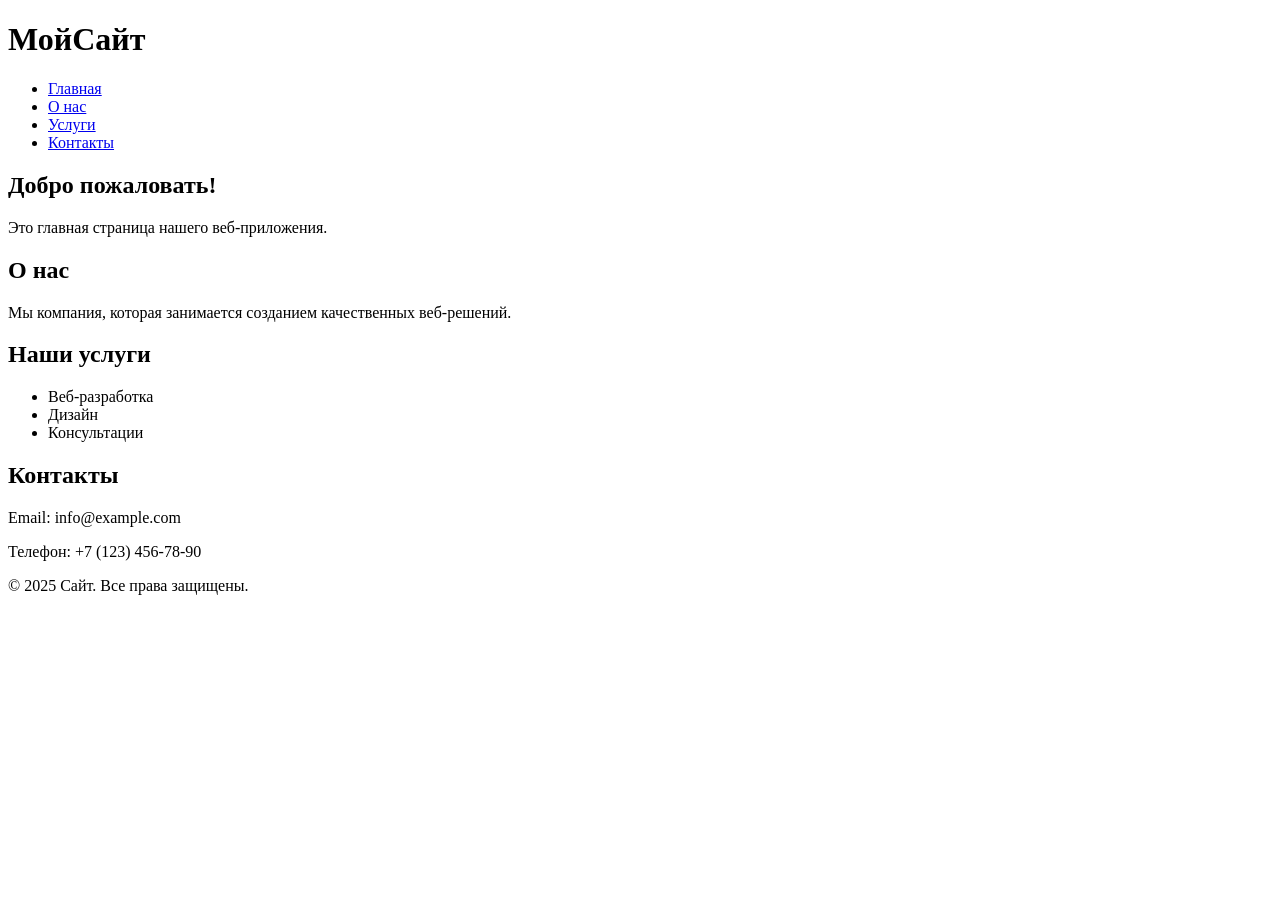
==== index.html @ 820544cb "feat: fix project structure and add HTML content" ====
<!DOCTYPE html>
<html lang="ru">
<head>
 <meta charset="UTF-8">
 <meta name="viewport" content="width=device-width, initial-scale=1.0">
 <title>Мой сайт</title>
 <link rel="icon" href="assets/favicon.ico" type="image/x-icon">
</head>
<body>
 <header>
 <div>
 <h1>МойСайт</h1>
 </div>
 <nav>
 <ul>
 <li><a href="#home">Главная</a></li>
 <li><a href="#about">О нас</a></li>
 <li><a href="#services">Услуги</a></li>
 <li><a href="#contact">Контакты</a></li>
 </ul>
 </nav>
 </header>
 <main>
 <section id="home">
 <h2>Добро пожаловать!</h2>
 <p>Это главная страница нашего веб-приложения.</p>
 </section>
 <section id="about">
 <h2>О нас</h2>
 <p>Мы компания, которая занимается созданием качественных веб-решений.
</p>
 </section>
 <section id="services">
 <h2>Наши услуги</h2>
 <ul>
 <li>Веб-разработка</li>
 <li>Дизайн</li>
 <li>Консультации</li>
 </ul>
 </section>
 <section id="contact">
 <h2>Контакты</h2>
 <p>Email: info@example.com</p>
 <p>Телефон: +7 (123) 456-78-90</p>
 </section>
 </main>
 <footer>
 <p>&copy; 2025 Сайт. Все права защищены.</p>
 </foo
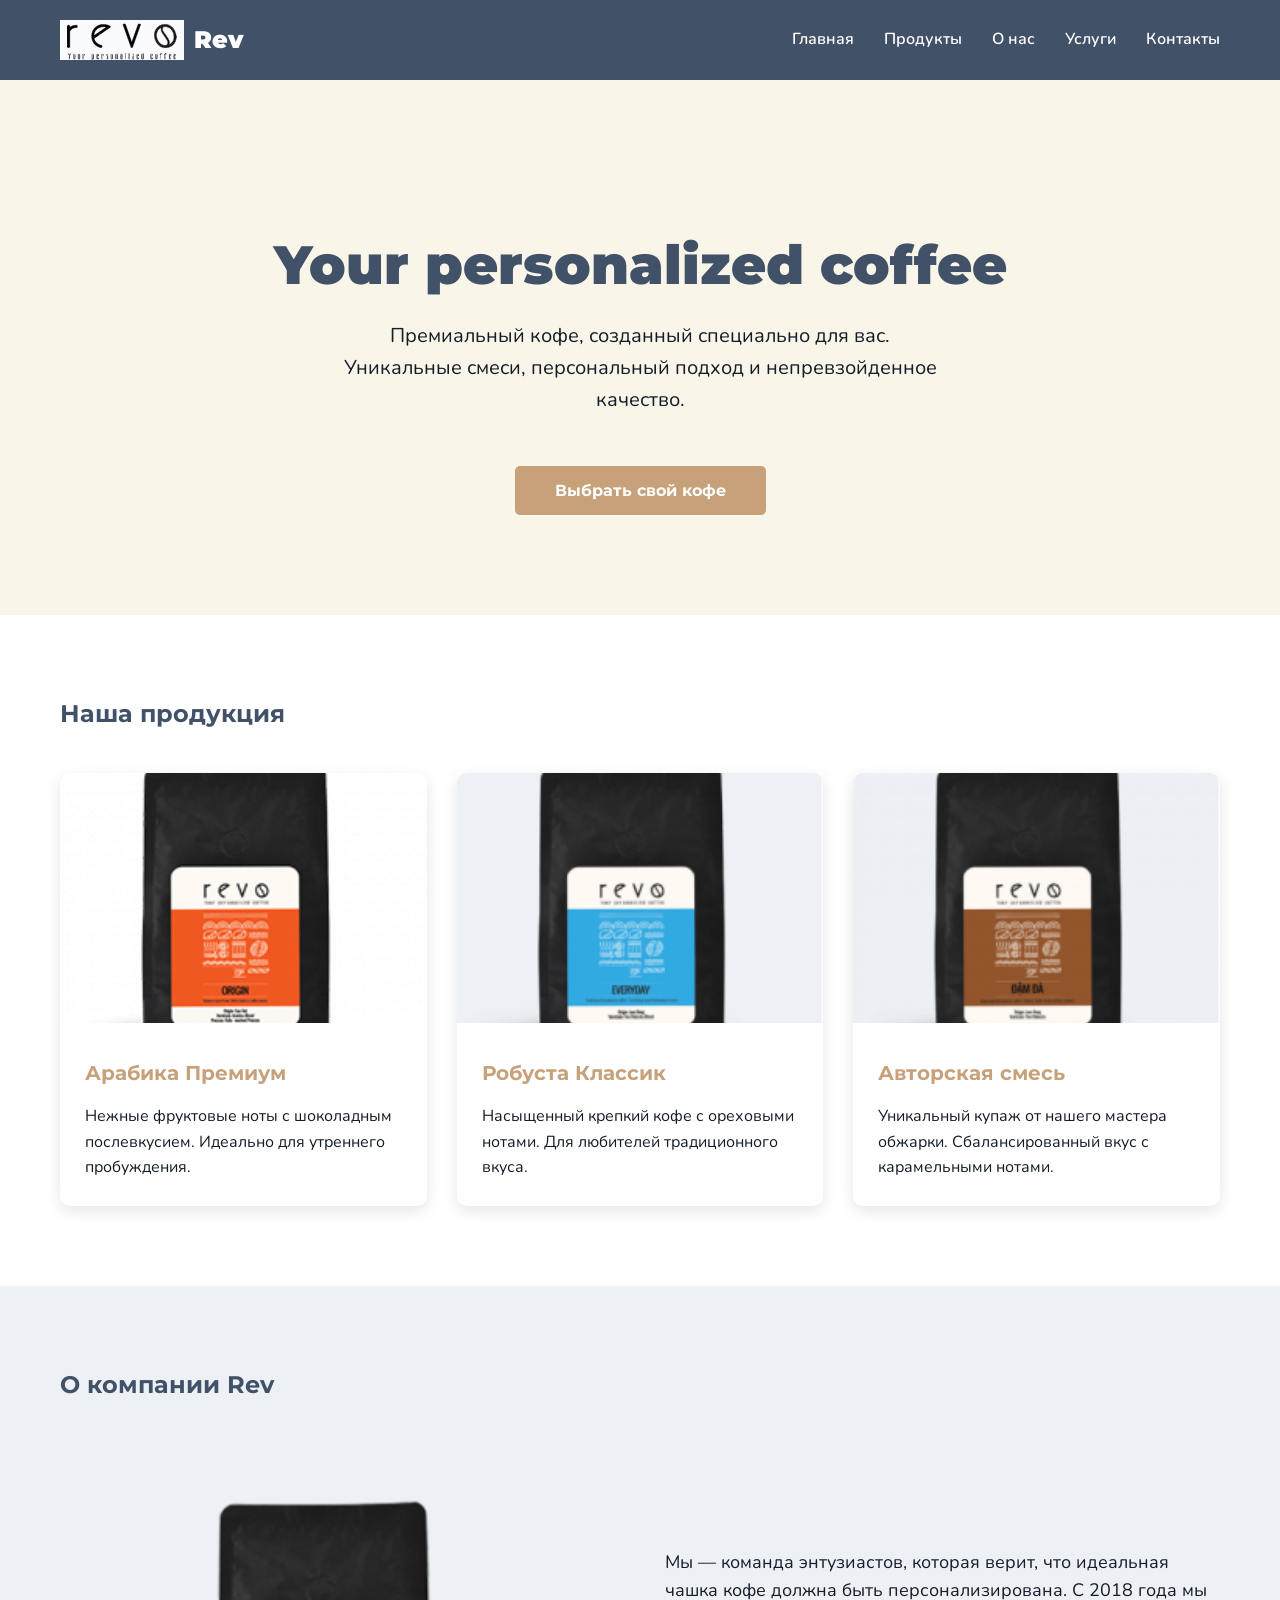
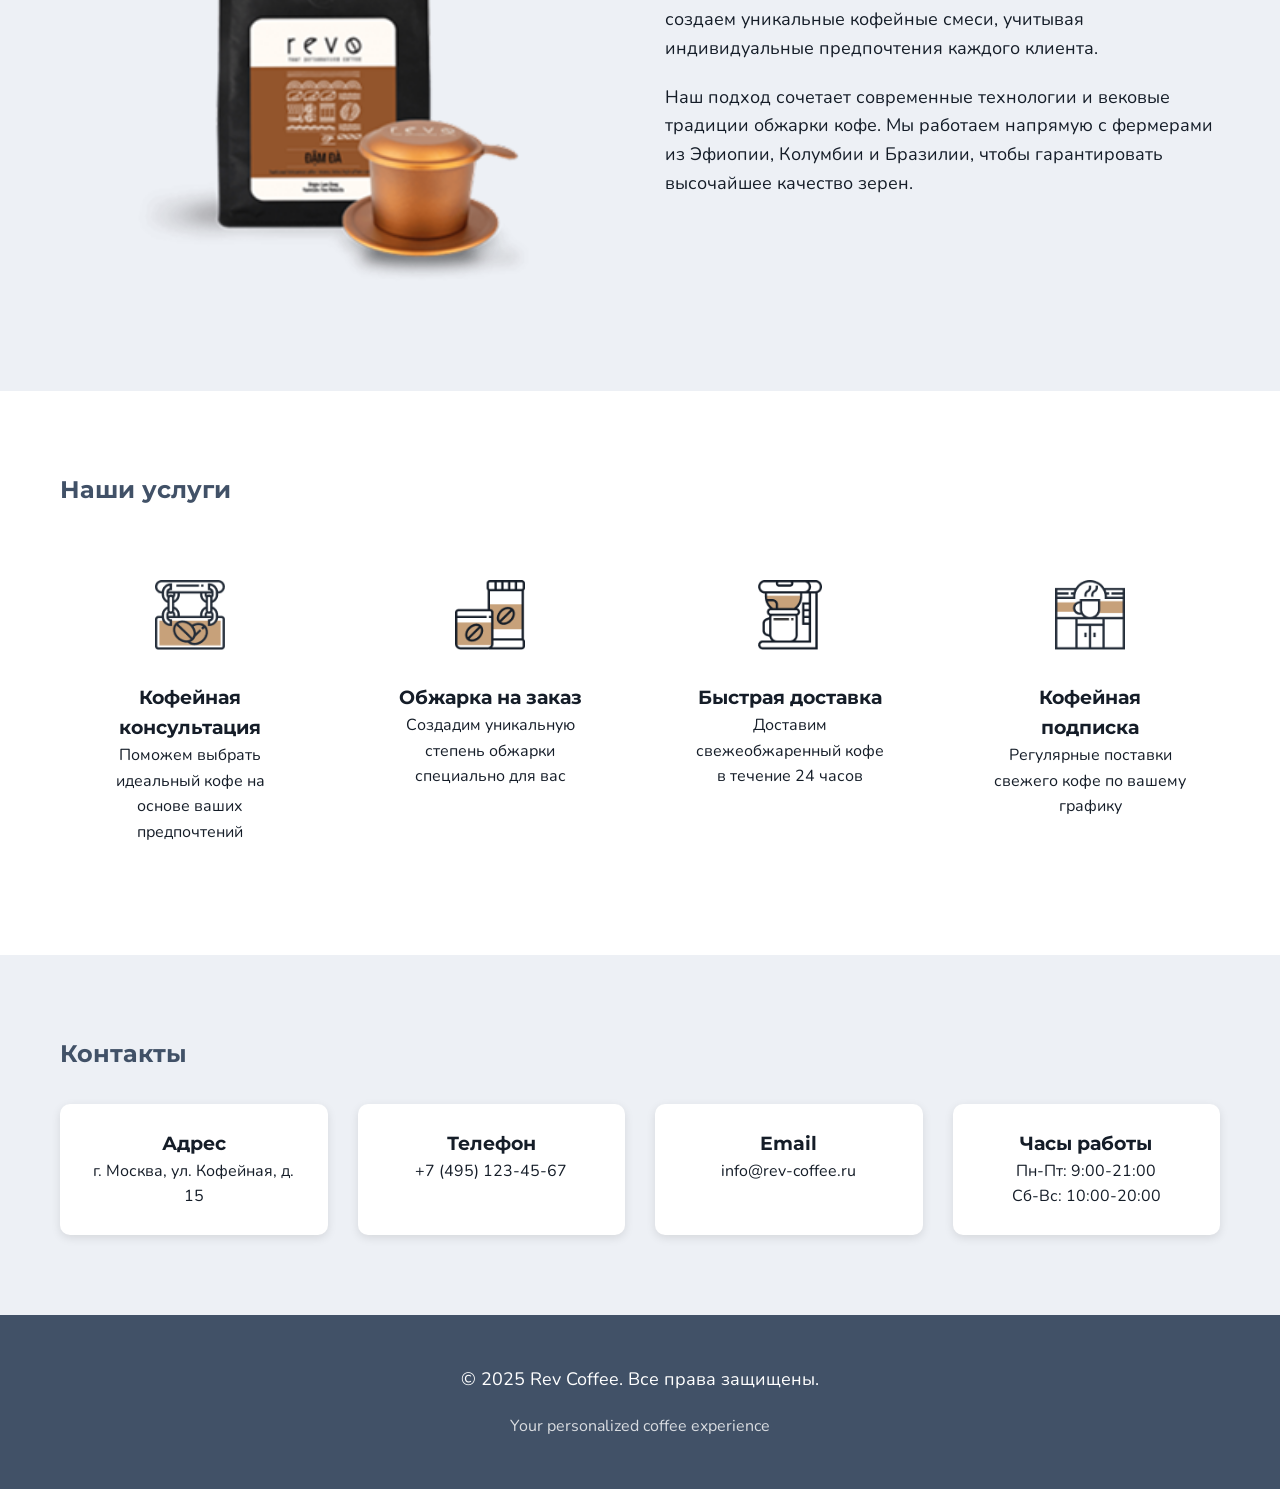
==== commit 4b9afc70: "feat: complete coffee shop website with all images and design system" ====
--- a/index.html
+++ b/index.html
@@ -1,49 +1,394 @@
 <!DOCTYPE html>
 <html lang="ru">
 <head>
- <meta charset="UTF-8">
- <meta name="viewport" content="width=device-width, initial-scale=1.0">
- <title>Мой сайт</title>
- <link rel="icon" href="assets/favicon.ico" type="image/x-icon">
+    <meta charset="UTF-8">
+    <meta name="viewport" content="width=device-width, initial-scale=1.0">
+    <title>Rev - Your personalized coffee</title>
+    <link rel="icon" href="assets/favicon.ico" type="image/x-icon">
+    <link href="https://fonts.googleapis.com/css2?family=Montserrat:wght@400;700;900&family=Nunito:wght@400;600;700&display=swap" rel="stylesheet">
+    <style>
+        /* (CSS код остается тот же, что и в предыдущем сообщении) */
+        :root {
+            --primary-color: #415167;
+            --accent-color: #C7A17A;
+            --dark-gray: #151D28;
+            --light-gray: #EDF0F5;
+            --light-bg: #F9F5E8;
+        }
+        
+        * {
+            margin: 0;
+            padding: 0;
+            box-sizing: border-box;
+        }
+        
+        body {
+            font-family: 'Nunito', sans-serif;
+            color: var(--dark-gray);
+            line-height: 1.6;
+        }
+        
+        h1, h2, h3, .display {
+            font-family: 'Montserrat', sans-serif;
+        }
+        
+        h1 {
+            font-size: 54px;
+            font-weight: 900;
+            line-height: 70px;
+            color: var(--primary-color);
+        }
+        
+        h2 {
+            font-size: 24px;
+            font-weight: 700;
+            margin-bottom: 20px;
+            color: var(--primary-color);
+        }
+        
+        .container {
+            max-width: 1200px;
+            margin: 0 auto;
+            padding: 0 20px;
+        }
+        
+        /* Header */
+        header {
+            background-color: var(--primary-color);
+            padding: 20px 0;
+            position: fixed;
+            width: 100%;
+            top: 0;
+            z-index: 1000;
+        }
+        
+        .header-content {
+            display: flex;
+            justify-content: space-between;
+            align-items: center;
+        }
+        
+        .logo {
+            display: flex;
+            align-items: center;
+            gap: 10px;
+        }
+        
+        .logo-img {
+            height: 40px;
+        }
+        
+        .logo-text {
+            color: white;
+            font-family: 'Montserrat', sans-serif;
+            font-weight: 900;
+            font-size: 24px;
+        }
+        
+        nav ul {
+            display: flex;
+            list-style: none;
+            gap: 30px;
+        }
+        
+        nav a {
+            color: white;
+            text-decoration: none;
+            font-weight: 600;
+            transition: color 0.3s;
+        }
+        
+        nav a:hover {
+            color: var(--accent-color);
+        }
+        
+        /* Hero Section */
+        .hero {
+            background: var(--light-bg);
+            color: var(--dark-gray);
+            padding: 150px 0 100px;
+            text-align: center;
+            margin-top: 80px;
+        }
+        
+        .hero h1 {
+            color: var(--primary-color);
+            margin-bottom: 20px;
+        }
+        
+        /* Sections */
+        section {
+            padding: 80px 0;
+        }
+        
+        .section-dark {
+            background-color: var(--light-gray);
+        }
+        
+        /* Products Grid */
+        .products-grid {
+            display: grid;
+            grid-template-columns: repeat(auto-fit, minmax(300px, 1fr));
+            gap: 30px;
+            margin-top: 40px;
+        }
+        
+        .product-card {
+            background: white;
+            border-radius: 10px;
+            overflow: hidden;
+            box-shadow: 0 5px 15px rgba(0,0,0,0.1);
+            transition: transform 0.3s;
+        }
+        
+        .product-card:hover {
+            transform: translateY(-10px);
+        }
+        
+        .product-img {
+            width: 100%;
+            height: 250px;
+            object-fit: cover;
+        }
+        
+        .product-content {
+            padding: 25px;
+        }
+        
+        .product-title {
+            color: var(--accent-color);
+            margin-bottom: 15px;
+            font-size: 20px;
+        }
+        
+        /* Services */
+        .services-grid {
+            display: grid;
+            grid-template-columns: repeat(auto-fit, minmax(250px, 1fr));
+            gap: 40px;
+            margin-top: 40px;
+        }
+        
+        .service-card {
+            text-align: center;
+            padding: 30px;
+        }
+        
+        .service-icon {
+            width: 70px;
+            height: 70px;
+            margin: 0 auto 25px;
+            object-fit: contain;
+        }
+        
+        /* Footer */
+        footer {
+            background-color: var(--primary-color);
+            color: white;
+            padding: 50px 0;
+            text-align: center;
+        }
+        
+        .btn {
+            background-color: var(--accent-color);
+            color: white;
+            padding: 15px 40px;
+            border: none;
+            border-radius: 5px;
+            font-family: 'Montserrat', sans-serif;
+            font-weight: 700;
+            font-size: 16px;
+            cursor: pointer;
+            transition: background-color 0.3s;
+            margin-top: 20px;
+        }
+        
+        .btn:hover {
+            background-color: #b5916a;
+        }
+        
+        /* Contact Info */
+        .contact-grid {
+            display: grid;
+            grid-template-columns: repeat(auto-fit, minmax(250px, 1fr));
+            gap: 30px;
+            margin-top: 30px;
+        }
+        
+        .contact-item {
+            text-align: center;
+            padding: 25px;
+            background: white;
+            border-radius: 10px;
+            box-shadow: 0 3px 10px rgba(0,0,0,0.1);
+        }
+        
+        /* About Section */
+        .about-content {
+            display: flex;
+            align-items: center;
+            gap: 50px;
+            margin-top: 30px;
+        }
+        
+        .about-img {
+            flex: 1;
+            border-radius: 10px;
+            overflow: hidden;
+        }
+        
+        .about-img img {
+            width: 100%;
+            height: auto;
+            display: block;
+        }
+        
+        .about-text {
+            flex: 1;
+            font-size: 18px;
+        }
+    </style>
 </head>
 <body>
- <header>
- <div>
- <h1>МойСайт</h1>
- </div>
- <nav>
- <ul>
- <li><a href="#home">Главная</a></li>
- <li><a href="#about">О нас</a></li>
- <li><a href="#services">Услуги</a></li>
- <li><a href="#contact">Контакты</a></li>
- </ul>
- </nav>
- </header>
- <main>
- <section id="home">
- <h2>Добро пожаловать!</h2>
- <p>Это главная страница нашего веб-приложения.</p>
- </section>
- <section id="about">
- <h2>О нас</h2>
- <p>Мы компания, которая занимается созданием качественных веб-решений.
-</p>
- </section>
- <section id="services">
- <h2>Наши услуги</h2>
- <ul>
- <li>Веб-разработка</li>
- <li>Дизайн</li>
- <li>Консультации</li>
- </ul>
- </section>
- <section id="contact">
- <h2>Контакты</h2>
- <p>Email: info@example.com</p>
- <p>Телефон: +7 (123) 456-78-90</p>
- </section>
- </main>
- <footer>
- <p>&copy; 2025 Сайт. Все права защищены.</p>
- </foo+    <header>
+        <div class="container header-content">
+            <div class="logo">
+                <img src="assets/img/logo.png" alt="Rev Coffee" class="logo-img">
+                <span class="logo-text">Rev</span>
+            </div>
+            <nav>
+                <ul>
+                    <li><a href="#home">Главная</a></li>
+                    <li><a href="#products">Продукты</a></li>
+                    <li><a href="#about">О нас</a></li>
+                    <li><a href="#services">Услуги</a></li>
+                    <li><a href="#contact">Контакты</a></li>
+                </ul>
+            </nav>
+        </div>
+    </header>
+
+    <main>
+        <section id="home" class="hero">
+            <div class="container">
+                <h1>Your personalized coffee</h1>
+                <p style="font-size: 20px; margin: 30px 0; max-width: 600px; margin: 0 auto 30px;">
+                    Премиальный кофе, созданный специально для вас. Уникальные смеси, персональный подход и непревзойденное качество.
+                </p>
+                <button class="btn" onclick="document.getElementById('products').scrollIntoView({behavior: 'smooth'})">
+                    Выбрать свой кофе
+                </button>
+            </div>
+        </section>
+
+        <section id="products">
+            <div class="container">
+                <h2>Наша продукция</h2>
+                <div class="products-grid">
+                    <div class="product-card">
+                        <img src="assets/img/image1.png" alt="Кофе Арабика" class="product-img">
+                        <div class="product-content">
+                            <h3 class="product-title">Арабика Премиум</h3>
+                            <p>Нежные фруктовые ноты с шоколадным послевкусием. Идеально для утреннего пробуждения.</p>
+                        </div>
+                    </div>
+                    <div class="product-card">
+                        <img src="assets/img/image2.png" alt="Кофе Робуста" class="product-img">
+                        <div class="product-content">
+                            <h3 class="product-title">Робуста Классик</h3>
+                            <p>Насыщенный крепкий кофе с ореховыми нотами. Для любителей традиционного вкуса.</p>
+                        </div>
+                    </div>
+                    <div class="product-card">
+                        <img src="assets/img/image3.png" alt="Авторская смесь" class="product-img">
+                        <div class="product-content">
+                            <h3 class="product-title">Авторская смесь</h3>
+                            <p>Уникальный купаж от нашего мастера обжарки. Сбалансированный вкус с карамельными нотами.</p>
+                        </div>
+                    </div>
+                </div>
+            </div>
+        </section>
+
+        <section id="about" class="section-dark">
+            <div class="container">
+                <h2>О компании Rev</h2>
+                <div class="about-content">
+                    <div class="about-img">
+                        <img src="assets/img/image4.png" alt="Наше производство">
+                    </div>
+                    <div class="about-text">
+                        <p style="margin-bottom: 20px;">
+                            Мы — команда энтузиастов, которая верит, что идеальная чашка кофе должна быть персонализирована. 
+                            С 2018 года мы создаем уникальные кофейные смеси, учитывая индивидуальные предпочтения каждого клиента.
+                        </p>
+                        <p>
+                            Наш подход сочетает современные технологии и вековые традиции обжарки кофе. 
+                            Мы работаем напрямую с фермерами из Эфиопии, Колумбии и Бразилии, чтобы гарантировать высочайшее качество зерен.
+                        </p>
+                    </div>
+                </div>
+            </div>
+        </section>
+
+        <section id="services">
+            <div class="container">
+                <h2>Наши услуги</h2>
+                <div class="services-grid">
+                    <div class="service-card">
+                        <img src="assets/icons/icon1.png" alt="Консультация" class="service-icon">
+                        <h3>Кофейная консультация</h3>
+                        <p>Поможем выбрать идеальный кофе на основе ваших предпочтений</p>
+                    </div>
+                    <div class="service-card">
+                        <img src="assets/icons/icon2.png" alt="Обжарка" class="service-icon">
+                        <h3>Обжарка на заказ</h3>
+                        <p>Создадим уникальную степень обжарки специально для вас</p>
+                    </div>
+                    <div class="service-card">
+                        <img src="assets/icons/icon3.png" alt="Доставка" class="service-icon">
+                        <h3>Быстрая доставка</h3>
+                        <p>Доставим свежеобжаренный кофе в течение 24 часов</p>
+                    </div>
+                    <div class="service-card">
+                        <img src="assets/icons/icon4.png" alt="Подписка" class="service-icon">
+                        <h3>Кофейная подписка</h3>
+                        <p>Регулярные поставки свежего кофе по вашему графику</p>
+                    </div>
+                </div>
+            </div>
+        </section>
+
+        <section id="contact" class="section-dark">
+            <div class="container">
+                <h2>Контакты</h2>
+                <div class="contact-grid">
+                    <div class="contact-item">
+                        <h3>Адрес</h3>
+                        <p>г. Москва, ул. Кофейная, д. 15</p>
+                    </div>
+                    <div class="contact-item">
+                        <h3>Телефон</h3>
+                        <p>+7 (495) 123-45-67</p>
+                    </div>
+                    <div class="contact-item">
+                        <h3>Email</h3>
+                        <p>info@rev-coffee.ru</p>
+                    </div>
+                    <div class="contact-item">
+                        <h3>Часы работы</h3>
+                        <p>Пн-Пт: 9:00-21:00<br>Сб-Вс: 10:00-20:00</p>
+                    </div>
+                </div>
+            </div>
+        </section>
+    </main>
+
+    <footer>
+        <div class="container">
+            <p style="font-size: 18px; margin-bottom: 20px;">&copy; 2025 Rev Coffee. Все права защищены.</p>
+            <p style="font-size: 16px; opacity: 0.8;">Your personalized coffee experience</p>
+        </div>
+    </footer>
+</body>
+</html>
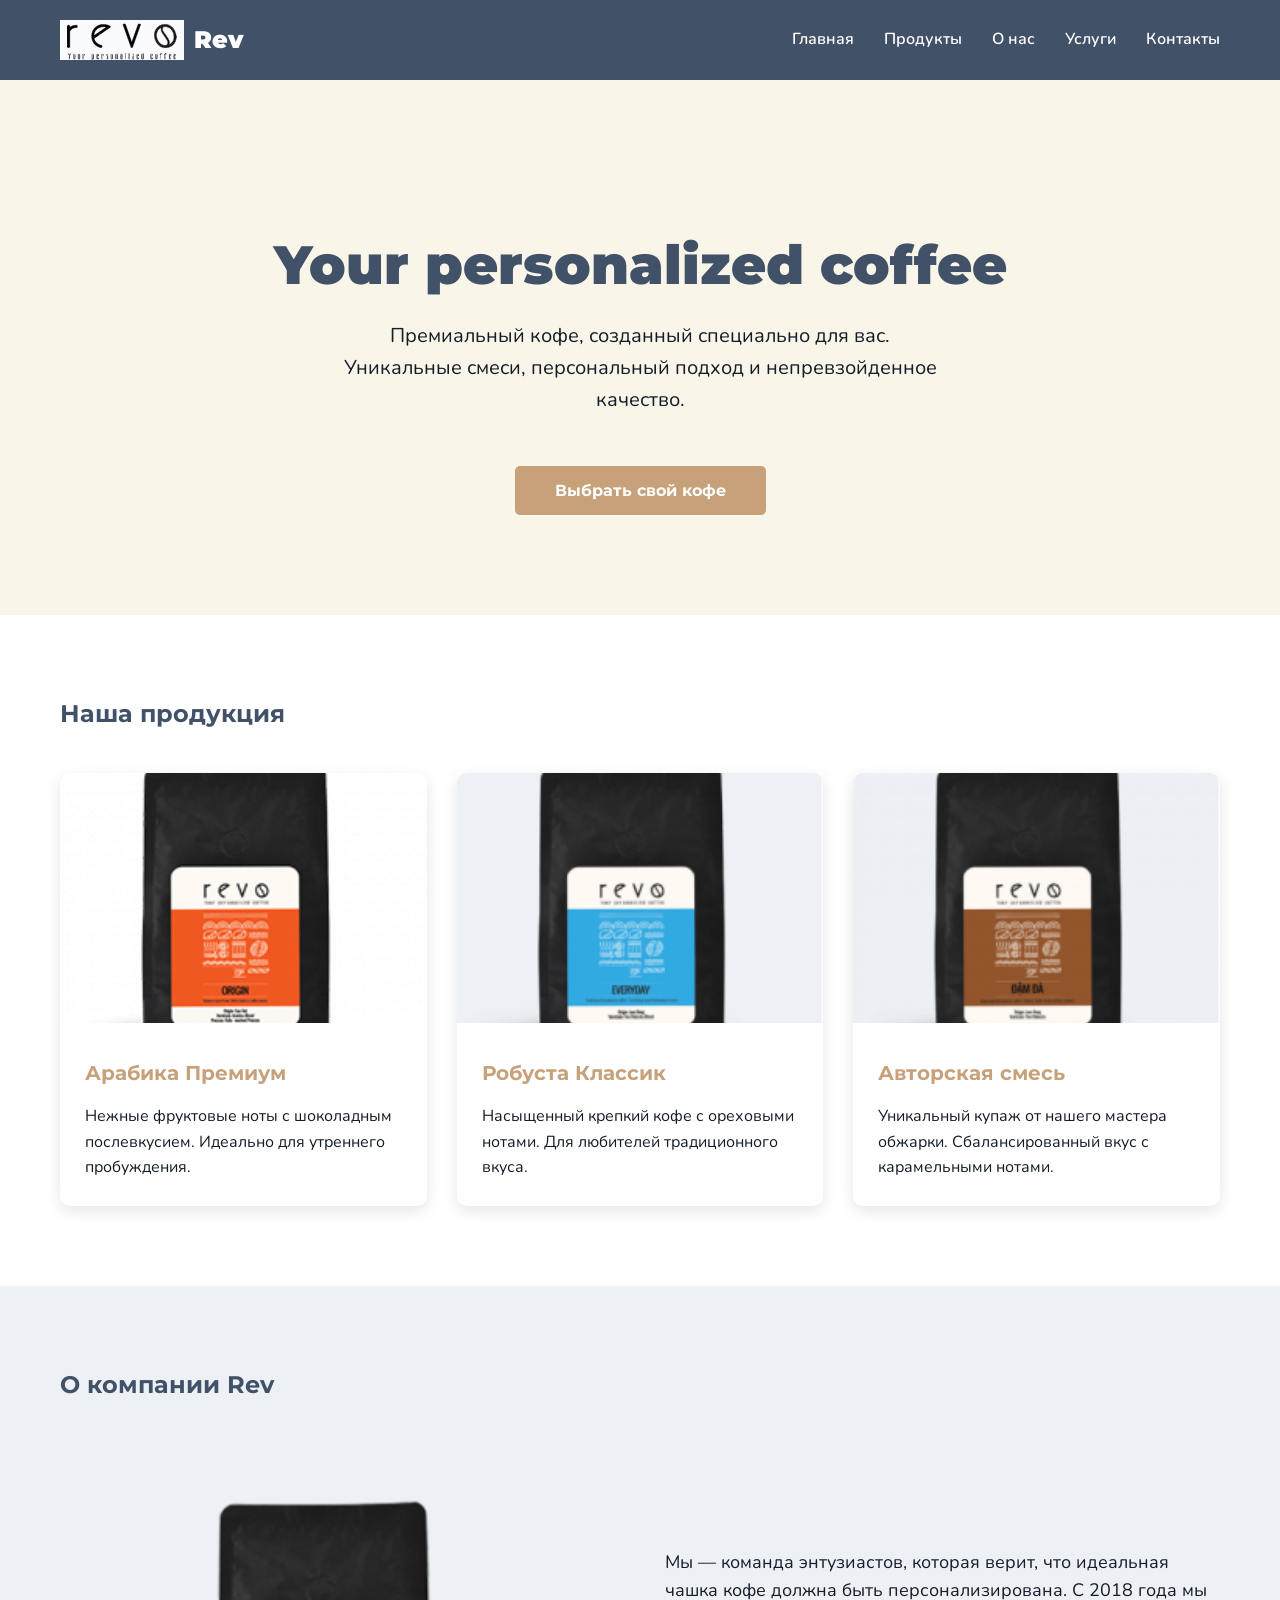
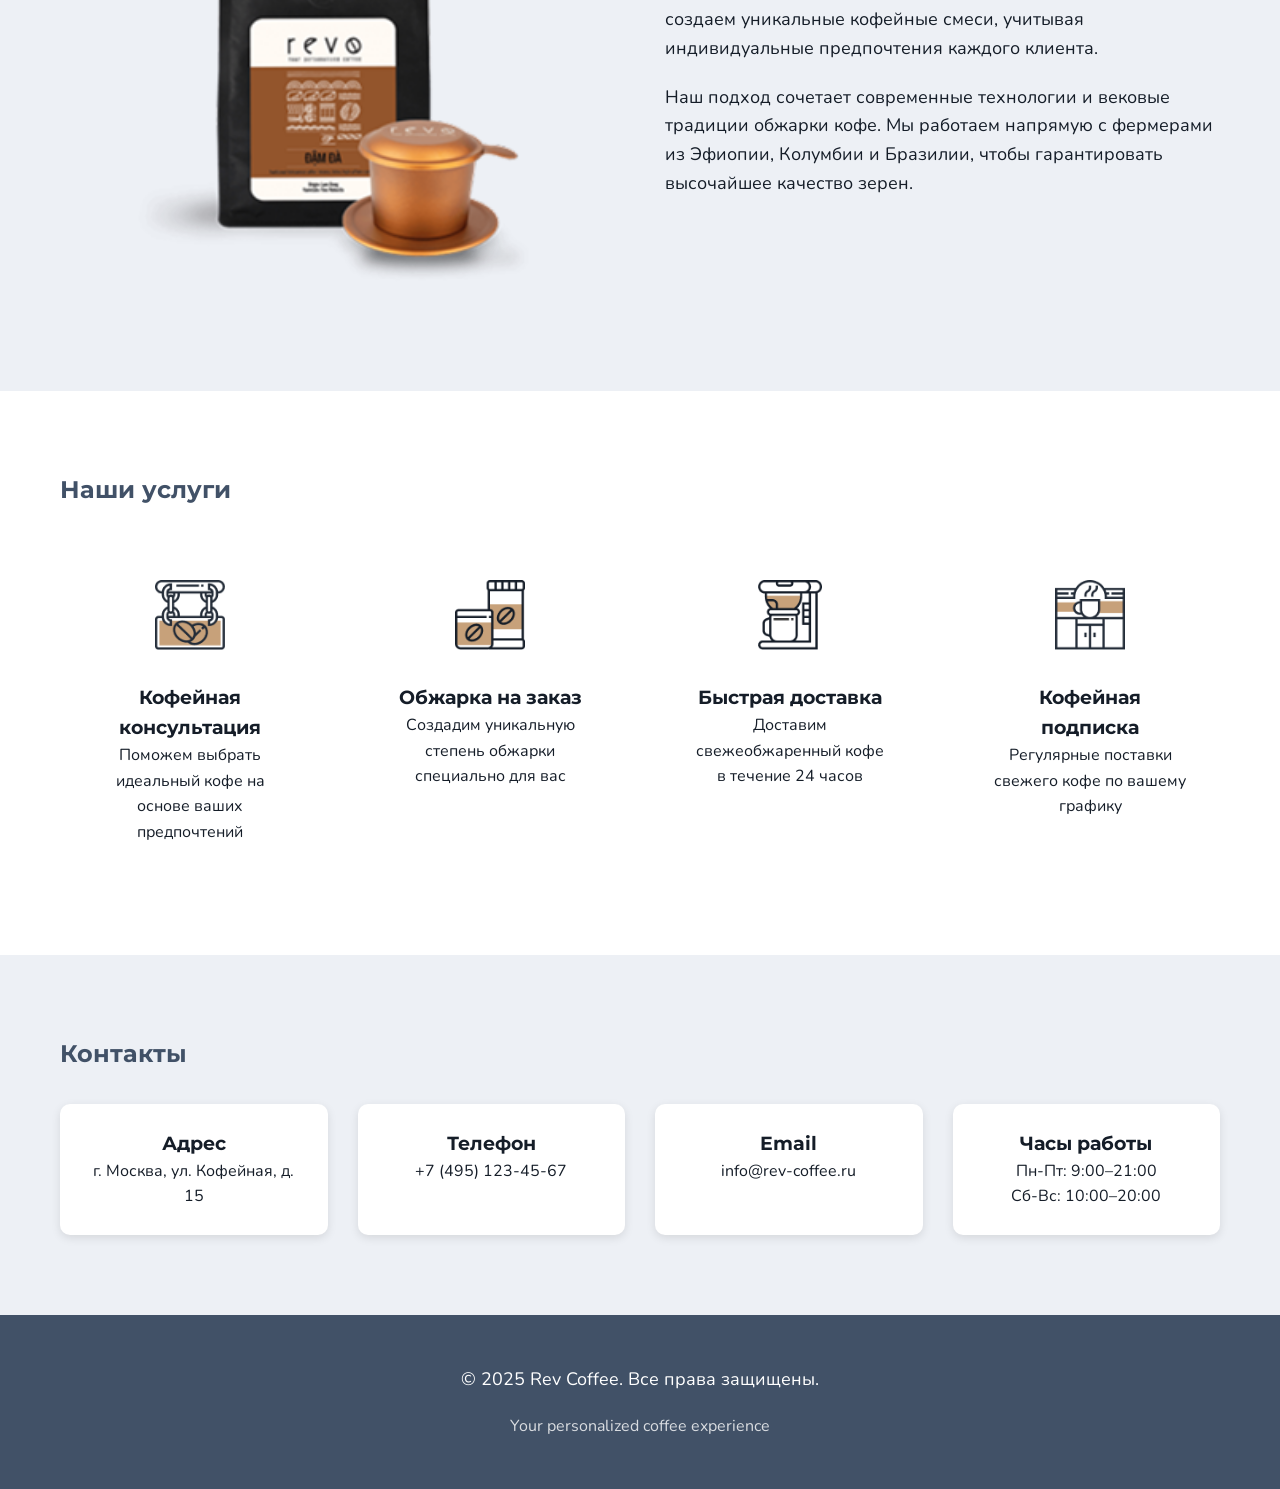
==== commit 32e91b6a: "fix: apply typographic corrections to Russian text" ====
--- a/index.html
+++ b/index.html
@@ -1,13 +1,12 @@
-<!DOCTYPE html>
+﻿<!DOCTYPE html>
 <html lang="ru">
 <head>
     <meta charset="UTF-8">
     <meta name="viewport" content="width=device-width, initial-scale=1.0">
-    <title>Rev - Your personalized coffee</title>
+    <title>Rev — Your personalized coffee</title>
     <link rel="icon" href="assets/favicon.ico" type="image/x-icon">
     <link href="https://fonts.googleapis.com/css2?family=Montserrat:wght@400;700;900&family=Nunito:wght@400;600;700&display=swap" rel="stylesheet">
     <style>
-        /* (CSS код остается тот же, что и в предыдущем сообщении) */
         :root {
             --primary-color: #415167;
             --accent-color: #C7A17A;
@@ -23,13 +22,13 @@
         }
         
         body {
-            font-family: 'Nunito', sans-serif;
+            font-family: "Nunito", sans-serif;
             color: var(--dark-gray);
             line-height: 1.6;
         }
         
         h1, h2, h3, .display {
-            font-family: 'Montserrat', sans-serif;
+            font-family: "Montserrat", sans-serif;
         }
         
         h1 {
@@ -52,7 +51,6 @@
             padding: 0 20px;
         }
         
-        /* Header */
         header {
             background-color: var(--primary-color);
             padding: 20px 0;
@@ -80,7 +78,7 @@
         
         .logo-text {
             color: white;
-            font-family: 'Montserrat', sans-serif;
+            font-family: "Montserrat", sans-serif;
             font-weight: 900;
             font-size: 24px;
         }
@@ -102,7 +100,6 @@
             color: var(--accent-color);
         }
         
-        /* Hero Section */
         .hero {
             background: var(--light-bg);
             color: var(--dark-gray);
@@ -116,7 +113,6 @@
             margin-bottom: 20px;
         }
         
-        /* Sections */
         section {
             padding: 80px 0;
         }
@@ -125,7 +121,6 @@
             background-color: var(--light-gray);
         }
         
-        /* Products Grid */
         .products-grid {
             display: grid;
             grid-template-columns: repeat(auto-fit, minmax(300px, 1fr));
@@ -161,7 +156,6 @@
             font-size: 20px;
         }
         
-        /* Services */
         .services-grid {
             display: grid;
             grid-template-columns: repeat(auto-fit, minmax(250px, 1fr));
@@ -181,7 +175,6 @@
             object-fit: contain;
         }
         
-        /* Footer */
         footer {
             background-color: var(--primary-color);
             color: white;
@@ -195,7 +188,7 @@
             padding: 15px 40px;
             border: none;
             border-radius: 5px;
-            font-family: 'Montserrat', sans-serif;
+            font-family: "Montserrat", sans-serif;
             font-weight: 700;
             font-size: 16px;
             cursor: pointer;
@@ -207,7 +200,6 @@
             background-color: #b5916a;
         }
         
-        /* Contact Info */
         .contact-grid {
             display: grid;
             grid-template-columns: repeat(auto-fit, minmax(250px, 1fr));
@@ -223,7 +215,6 @@
             box-shadow: 0 3px 10px rgba(0,0,0,0.1);
         }
         
-        /* About Section */
         .about-content {
             display: flex;
             align-items: center;
@@ -377,7 +368,7 @@
                     </div>
                     <div class="contact-item">
                         <h3>Часы работы</h3>
-                        <p>Пн-Пт: 9:00-21:00<br>Сб-Вс: 10:00-20:00</p>
+                        <p>Пн-Пт: 9:00–21:00<br>Сб-Вс: 10:00–20:00</p>
                     </div>
                 </div>
             </div>
@@ -386,9 +377,10 @@
 
     <footer>
         <div class="container">
-            <p style="font-size: 18px; margin-bottom: 20px;">&copy; 2025 Rev Coffee. Все права защищены.</p>
+            <p style="font-size: 18px; margin-bottom: 20px;">© 2025 Rev Coffee. Все права защищены.</p>
             <p style="font-size: 16px; opacity: 0.8;">Your personalized coffee experience</p>
         </div>
     </footer>
 </body>
-</html>+</html>
+
